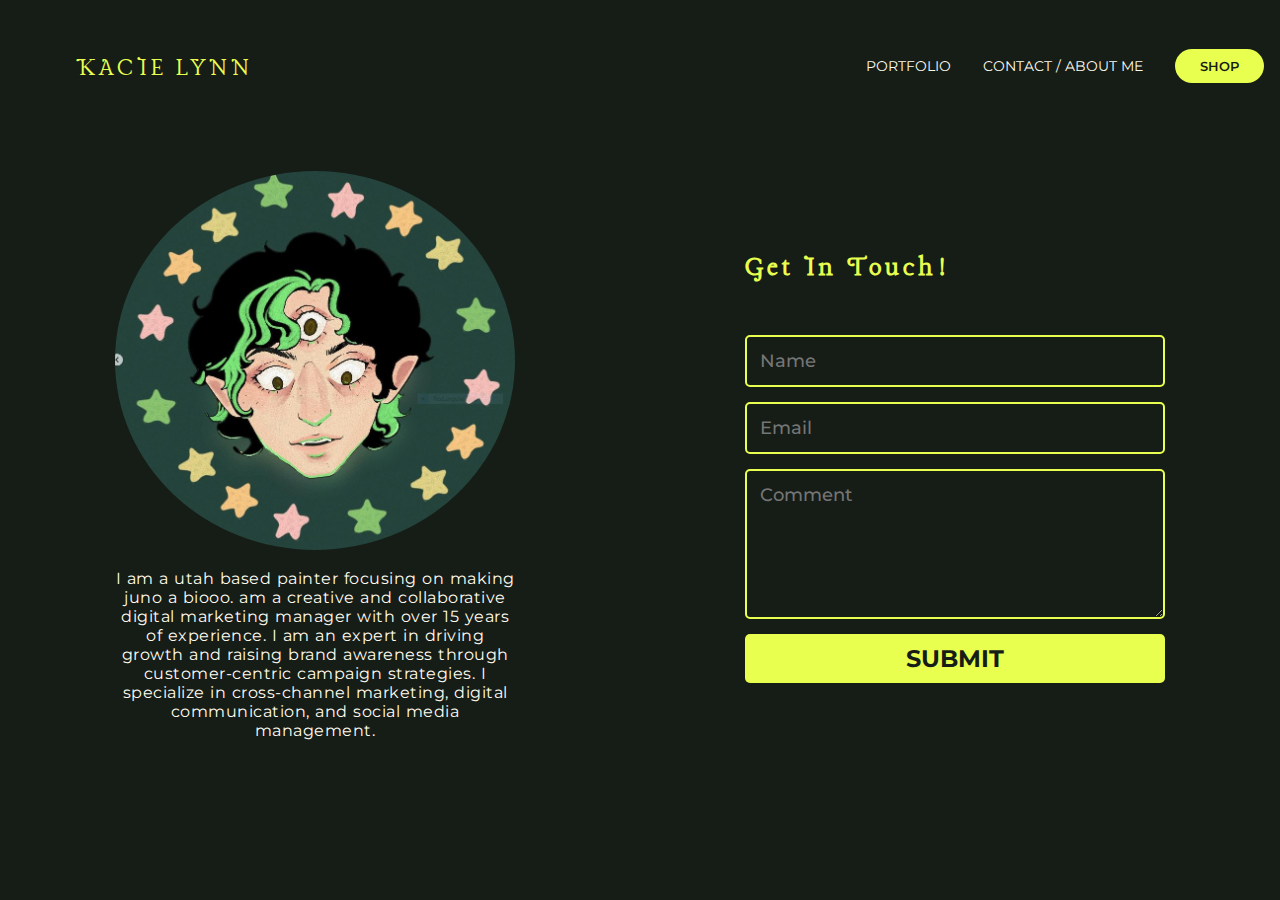
==== pages/contact.html @ bc170d16 "first commit" ====
<!DOCTYPE html>
<html lang="en">
<head>
    <meta charset="UTF-8">
    <meta name="viewport" content="width=device-width, initial-scale=1.0">
    <title>Contact / About Me</title>
    <link rel="stylesheet" href="../style.css">
    <link rel="preconnect" href="https://fonts.gstatic.com" crossorigin>
    <link href="https://fonts.googleapis.com/css2?family=Caudex:ital,wght@0,400;0,700;1,400;1,700&family=Lancelot&family=Montserrat:ital,wght@0,200;0,400;0,900;1,200;1,400&display=swap" rel="stylesheet">
</head>
<body id="contact-body">
    <!-- <header>
       <h3> <a href="../index.html">Kacie Lynn</a></h3>
        <nav>
            <ul class="nav-links">
                <li>
                    <a href="../pages/portfolio.html">PORTFOLIO</a>
                </li>
                <li>
                    <a href="#">Contact / About Me</a>
                </li>
                <li>
                   <a href="https://www.etsy.com/shop/KacieLynnArt?ref=l2-about-shopname&listing_id=1581971953"><button>Shop</button></a>
                </li>
            </ul>
        </nav>
    </header> -->
    <header>
        <nav class="navbar">
            <ul>
                <li class="navbar-logo" ><a href="../index.html">Kacie Lynn</a></li>
                <li class="toggle-nav" ><svg xmlns="http://www.w3.org/2000/svg" width="40" height="40" viewBox="0 0 1200 1200"><path fill="#fffbee" d="M0 0v240h1200V0H0zm0 480v240h1200V480H0zm0 480v240h1200V960H0z"/></svg></li>
                <li class="nav-links" >
                    <a href="../pages/portfolio.html">PORTFOLIO</a>
                </li>
                <li class="nav-links" >
                    <a href="../pages/contact.html">Contact / About Me</a>
                </li>
                <li class="nav-links" >
                   <a href="https://www.etsy.com/shop/KacieLynnArt?ref=l2-about-shopname&listing_id=1581971953"><button>Shop</button></a>
                </li>
            </ul>
            
        </nav>
    </header>
    <section class="contact-aboutme-container dream">
        <div class="about-me-container">
            <img src="../resources/images/kaclynnart.JPG" alt="">
            <p>I am a utah based painter focusing on making juno a biooo. am a creative and collaborative digital marketing manager with over 15 years of experience. I am an expert in driving growth and raising brand awareness through customer-centric campaign strategies. I specialize in cross-channel marketing, digital communication, and social media management.</p>
        </div>
        <div class="contact-me-container dream">
            <h2>Get In Touch!</h2>
            <form action="mailto:hannahrosepayne99@gmail.com">      
                <input name="name" type="text" class="feedback-input" placeholder="Name" />   
                <input name="email" type="text" class="feedback-input" placeholder="Email" />
                <textarea name="text" class="feedback-input" placeholder="Comment"></textarea>
                <input type="submit" value="SUBMIT"/>
              </form>
            </form>
        </div>
    </section>
</body>
</html>
---- style.css ----
* {
    margin:0;
    padding:0;
    box-sizing:border-box;
  }
  
#hero{
    background-image: url(./resources/images/cover-photo.jpg);
    background-size: cover;
    background-repeat: no-repeat;
    height: 1000px;
    width: 100%;
    position: absolute;
    background-position: center;
    top: 0;
    left: 0;
    margin-bottom: 0px;
}

#hero h1{
    color: hsl(76, 74%, 88%);
    font-family:  'Lancelot','Courier New', Courier, monospace;
    font-size: 175px;
    display: flex;
    justify-content: center;
    align-items: center;
    margin-bottom: 8px;    
    font-weight: bold;
}

.kacie-lyyn-container{
	display: flex;
	justify-content: center;
	align-items: center;
	height: 800px;
}

#hero ul{
    display: flex;
    justify-content: center;
    gap: 30px;
}

#hero li{
    list-style: none;
    text-decoration: none;
    color: #FFFBEE;
    font-family: 'Montserrat','Franklin Gothic Medium', 'Arial Narrow', Arial, sans-serif;
    font-size: 30px;
    
}


#hero a {
    text-decoration: none;
    color: #FFFBEE;
    margin-top: 0px;
}

#hero a:hover {
    text-decoration: none;
    color: #E9FF4F;
}

/*Links to portfolio*/

#links-to-portfolio{
    width: 100%;
    margin-top: 1000px;
    left: 0px;
    height: 600px;
    width: 100%; 
    background-color: #161c16;
    padding: 0;
    margin-left: 0; 
    display: flex;
    justify-content: center;
    align-items: center;

}

#links-to-portfolio ul{
    width: 100%;
    display: flex;
    justify-content: space-around;
    flex-wrap: wrap;
}

#links-to-portfolio li{
    list-style: none;
    text-decoration: none;
    color: #FFFBEE;
    font-family: 'Montserrat','Franklin Gothic Medium', 'Arial Narrow', Arial, sans-serif;
    justify-content: center;
    display: flex;
    align-items: center;
    font-size: 26px;
    text-align: center;
}



#links-to-portfolio a{
    list-style: none;
    color: #FFFBEE;
    text-decoration: none;
    position: relative;
    border: 3px solid #FFFBEE;
    width: 300px;
    height: 300px;
    justify-content: center;
    display: flex;
    align-items: center;
    background-color: #161c1678;
    transition-duration: .5s;
    transition-timing-function: ease-out;
    
}




#links-to-portfolio a:hover{
background-color: #161c16ce;
transform: scale(1.1);
}

#links-to-portfolio img{
    width: inherit;
    height: inherit;
    position: absolute;

}

.img-ctr{
    background-color: #161c16;
    width: 350px;
    height: 350px;
    /* position: absolute; */
    display: flex;
    /* flex-direction: column; */
    align-items: center;
    justify-content: center; 
    border: none;
}






/*About/contact Me Page links*/



.offsite-links-container{
    margin-top: 50px;
}

#links{
    width: 100%;
    left: 0px;
    height: 700px;
    width: 100%; 
    background-color: #161c16;
    display: flex;
    justify-content: space-around;
    align-items: center;
    
}

img.me-items{
    height: 500px;
    border-radius: 50%;
}

.about-me-container img{
    border-radius: 50%;
}

.me-container{
    display: flex;
    align-items: center;
    gap: 200px;
    height: 700px;
    
}
 .about-me-container p{
    padding-top: 15px;
    word-spacing: 1px;
    letter-spacing: .5px;
    text-align: center;
 }

.me-container button{
    font-size: 26px;
    margin: 30px;
    color: #FFFBEE;
    padding: 25px;
    width: 300px;
    background-color: #E9FF4F3B;
    font-family: 'Montserrat','Franklin Gothic Medium', 'Arial Narrow', Arial, sans-serif;
    text-align: center;
    font-weight: 400;
    border-radius: 20px;
    border: #E9FF4F solid 4px;
}

.me-container button:hover{
    cursor: pointer;
    transform: scale(1.1);
    transition: ease-in-out .3s;
}

#instagram{
    display: flex;
}






/* Contact Page */

#contact-body {
    background-color: #161c16;
}



.contact-aboutme-container{
    display: flex;
    box-sizing: border-box;
    justify-content: space-around;
    align-content: center;
    max-width: 1500px;
    margin: 0 auto ;
    width: 100%;
    padding-top: 40px;
    

}

@import url(https://fonts.googleapis.com/css?family=Montserrat:400,700);

form { max-width:420px; margin:50px auto; }

.feedback-input {
  color:white;
  font-family: 'Montserrat', Arial, Helvetica, sans-serif;
  font-weight:500;
  font-size: 18px;
  border-radius: 5px;
  line-height: 22px;
  background-color: transparent;
  border:2px solid #E9FF4F;
  transition: all 0.3s;
  padding: 13px;
  margin-bottom: 15px;
  width:100%;
  box-sizing: border-box;
  outline:0;
}

.feedback-input:focus { border:2px solid #E9FF4F; }

textarea {
  height: 150px;
  line-height: 150%;
  resize:vertical;
}

[type="submit"] {
  font-family: 'Montserrat', Arial, Helvetica, sans-serif;
  width: 100%;
  background:#E9FF4F;
  border-radius:5px;
  border:0;
  cursor:pointer;
  color:#161c16;
  font-size:24px;
  padding-top:10px;
  padding-bottom:10px;
  transition: all 0.3s;
  margin-top:-4px;
  font-weight:700;
}
[type="submit"]:hover { background: #e8ff4f5b;; }

.contact-aboutme-container img,
.contact-aboutme-container p{
    max-width: 400px;
}

.contact-aboutme-container p{
    font-family: 'Montserrat','Franklin Gothic Medium', 'Arial Narrow', Arial, sans-serif;
    color: #FFFBEE;
}

#contact-body h2{
    color: #E9FF4F;
    font-family:  'Lancelot','Courier New', Courier, monospace;
    letter-spacing: 4px;
    padding-bottom: 0;
    margin-bottom: 0px;
    font-size: 30px;
    font-weight: 200px;
}

.contact-me-container{
    padding-top: 80px;
}


/* NavBar */



/* header h3, header h3 a {
    color: #E9FF4F;
    font-family:  'Lancelot','Courier New', Courier, monospace;
    letter-spacing: 4px;
    text-transform: uppercase;
    cursor: pointer;
    margin-right: auto;
    font-size: 30px;
    font-weight: 200px;
    text-decoration: none;
}

.nav-links li, .nav-links a, .nav-links button {
    font-size: 14px;
    text-decoration: none;
    color: #FFFBEE;
    text-transform: uppercase;
    font-family: 'Montserrat','Franklin Gothic Medium', 'Arial Narrow', Arial, sans-serif;
}



.nav-links{
    list-style: none;
}

.nav-links li{
    display: inline-block;
    padding: 0px 20px;
}

.nav-links li a {
    transition: all 0.3s ease 0s;
}

.nav-links li a:hover{
    color: #E9FF4F;
}

#contact-body header{
    display: flex;
    justify-content: flex-end;
    align-items: center;
    padding: 45px 6%;
    color: #E9FF4F;
}


.nav-links button {
    color: #161c16;
    padding: 9px 25px;
    background-color: #E9FF4F;
    border: none;
    border-radius: 50px;
    cursor: pointer;
    transition: all 0.3s ease 0s;
    font-weight: 600;
}

button:hover {
    background-color: #e8ff4f5b;
} */

.navbar ul {
    display: flex;
    width: 100%;
    align-items: center;
    background-color: #161c16;
    color: #FFFBEE;
    padding: 30px;
    margin: 0 30px;
    
}

.navbar li {
    list-style-type: none;
    padding: 1rem;
    text-transform: uppercase;
    text-decoration: none;
    font-family: 'Montserrat','Franklin Gothic Medium', 'Arial Narrow', Arial, sans-serif;
    
}

.navbar a {
    text-decoration: none;
    color: #FFFBEE;
    font-size: 14px;
}

.navbar-logo a {
    color: #E9FF4F;
    font-family:  'Lancelot','Courier New', Courier, monospace;
    font-size: 28px;
}

.navbar-logo {
    flex: 1;
    font-size: 1.5 rem;
    user-select: none;
    letter-spacing: 4px;
    text-transform: uppercase;
    cursor: pointer;
    margin-right: auto;
    font-size: 30px;
    font-weight: 200px;
}

.toggle-nav{
    display: none;
}

.nav-links a {
    transition: all 0.3s ease 0s;
}
   
.nav-links a:hover {
    color: #E9FF4F;
 
}



button {
    color: #161c16;
    padding: 9px 25px;
    background-color: #E9FF4F;
    border: none;
    border-radius: 50px;
    cursor: pointer;
    transition: all 0.3s ease 0s;
    font-weight: 600;
    font-family: 'Montserrat','Franklin Gothic Medium', 'Arial Narrow', Arial, sans-serif;
    text-transform: uppercase;
}

button:hover {
    background-color: #e8ff4f5b;
}

@media only screen and (max-width: 699px) {
    #hero{
        height: 400px;
    }

    #hero h1{
        font-size: 90px;
    }

    #links-to-portfolio{
        width: 100%;
        margin-top: 400px;
        height: 1500px;
        
    }

    .img-ctr{
        margin: 10px;
    }

    .kacie-lyyn-container{
        height: 200px;
    }

    #hero li{
        font-size: 16px;
        
    }

    .me-container{
        display: block;
        margin: auto;
        width: 100%;
        
    }
    img.me-items{
        width: 50%;
        height: 50%;
        margin: 0 auto;
        
    }
    .navbar ul {
        flex-wrap: wrap;
        margin: 0;
    }


    .nav-links{
        display: block;
        width: 100%;
        text-align: center;
    }

    .contact-aboutme-container {
        display: block;
        width: 75%;
        gap: 0;
    }

    .about-me-container img{
        width: 300px;
    }


    .contact-me-container h2{
        margin-left: 20px;
    }

  }


  @media only screen and (max-width: 1500px) and (min-width: 700px) {
 

    #links-to-portfolio{
        width: 100%;
        margin-top: 1000px;
        height: 800px;
        
    }


    
  }
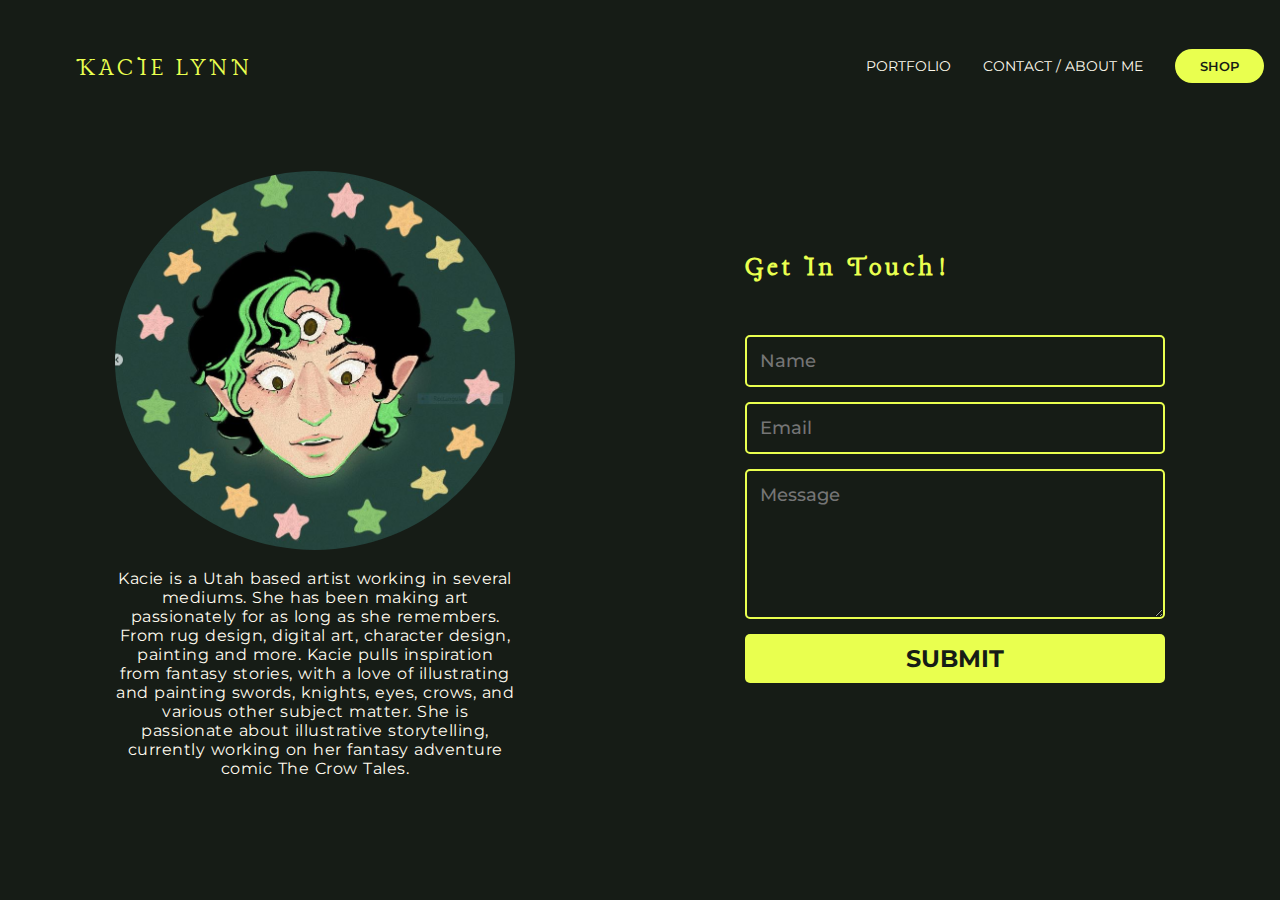
==== commit 274776d1: "finished first edition of website" ====
--- a/pages/contact.html
+++ b/pages/contact.html
@@ -46,14 +46,14 @@
     <section class="contact-aboutme-container dream">
         <div class="about-me-container">
             <img src="../resources/images/kaclynnart.JPG" alt="">
-            <p>I am a utah based painter focusing on making juno a biooo. am a creative and collaborative digital marketing manager with over 15 years of experience. I am an expert in driving growth and raising brand awareness through customer-centric campaign strategies. I specialize in cross-channel marketing, digital communication, and social media management.</p>
+            <p>Kacie is a Utah based artist working in several mediums. She has been making art passionately for as long as she remembers. From rug design, digital art, character design, painting and more. Kacie pulls inspiration from fantasy stories, with a love of illustrating and painting swords, knights, eyes, crows, and various other subject matter.  She is passionate about illustrative storytelling, currently working on her fantasy adventure comic The Crow Tales.</p>
         </div>
         <div class="contact-me-container dream">
             <h2>Get In Touch!</h2>
-            <form action="mailto:hannahrosepayne99@gmail.com">      
+            <form action="https://formsubmit.co/2865858b7ca3c0da3216ec18c40a7ee6" method="POST"   >      
                 <input name="name" type="text" class="feedback-input" placeholder="Name" />   
-                <input name="email" type="text" class="feedback-input" placeholder="Email" />
-                <textarea name="text" class="feedback-input" placeholder="Comment"></textarea>
+                <input name="email" type="email" class="feedback-input" placeholder="Email" />
+                <textarea name="text" class="feedback-input" placeholder="Message"></textarea>
                 <input type="submit" value="SUBMIT"/>
               </form>
             </form>
--- a/style.css
+++ b/style.css
@@ -84,6 +84,8 @@
     display: flex;
     justify-content: space-around;
     flex-wrap: wrap;
+    list-style: none;
+    text-decoration: none;
 }
 
 #links-to-portfolio li{
@@ -114,6 +116,7 @@
     background-color: #161c1678;
     transition-duration: .5s;
     transition-timing-function: ease-out;
+    text-decoration: none;
     
 }
 
@@ -129,6 +132,8 @@
     width: inherit;
     height: inherit;
     position: absolute;
+    object-position: center;
+    object-fit: cover;
 
 }
 
@@ -184,6 +189,11 @@
     gap: 200px;
     height: 700px;
     
+}
+
+.me-container li {
+    list-style: none;
+    text-decoration: none;
 }
  .about-me-container p{
     padding-top: 15px;
